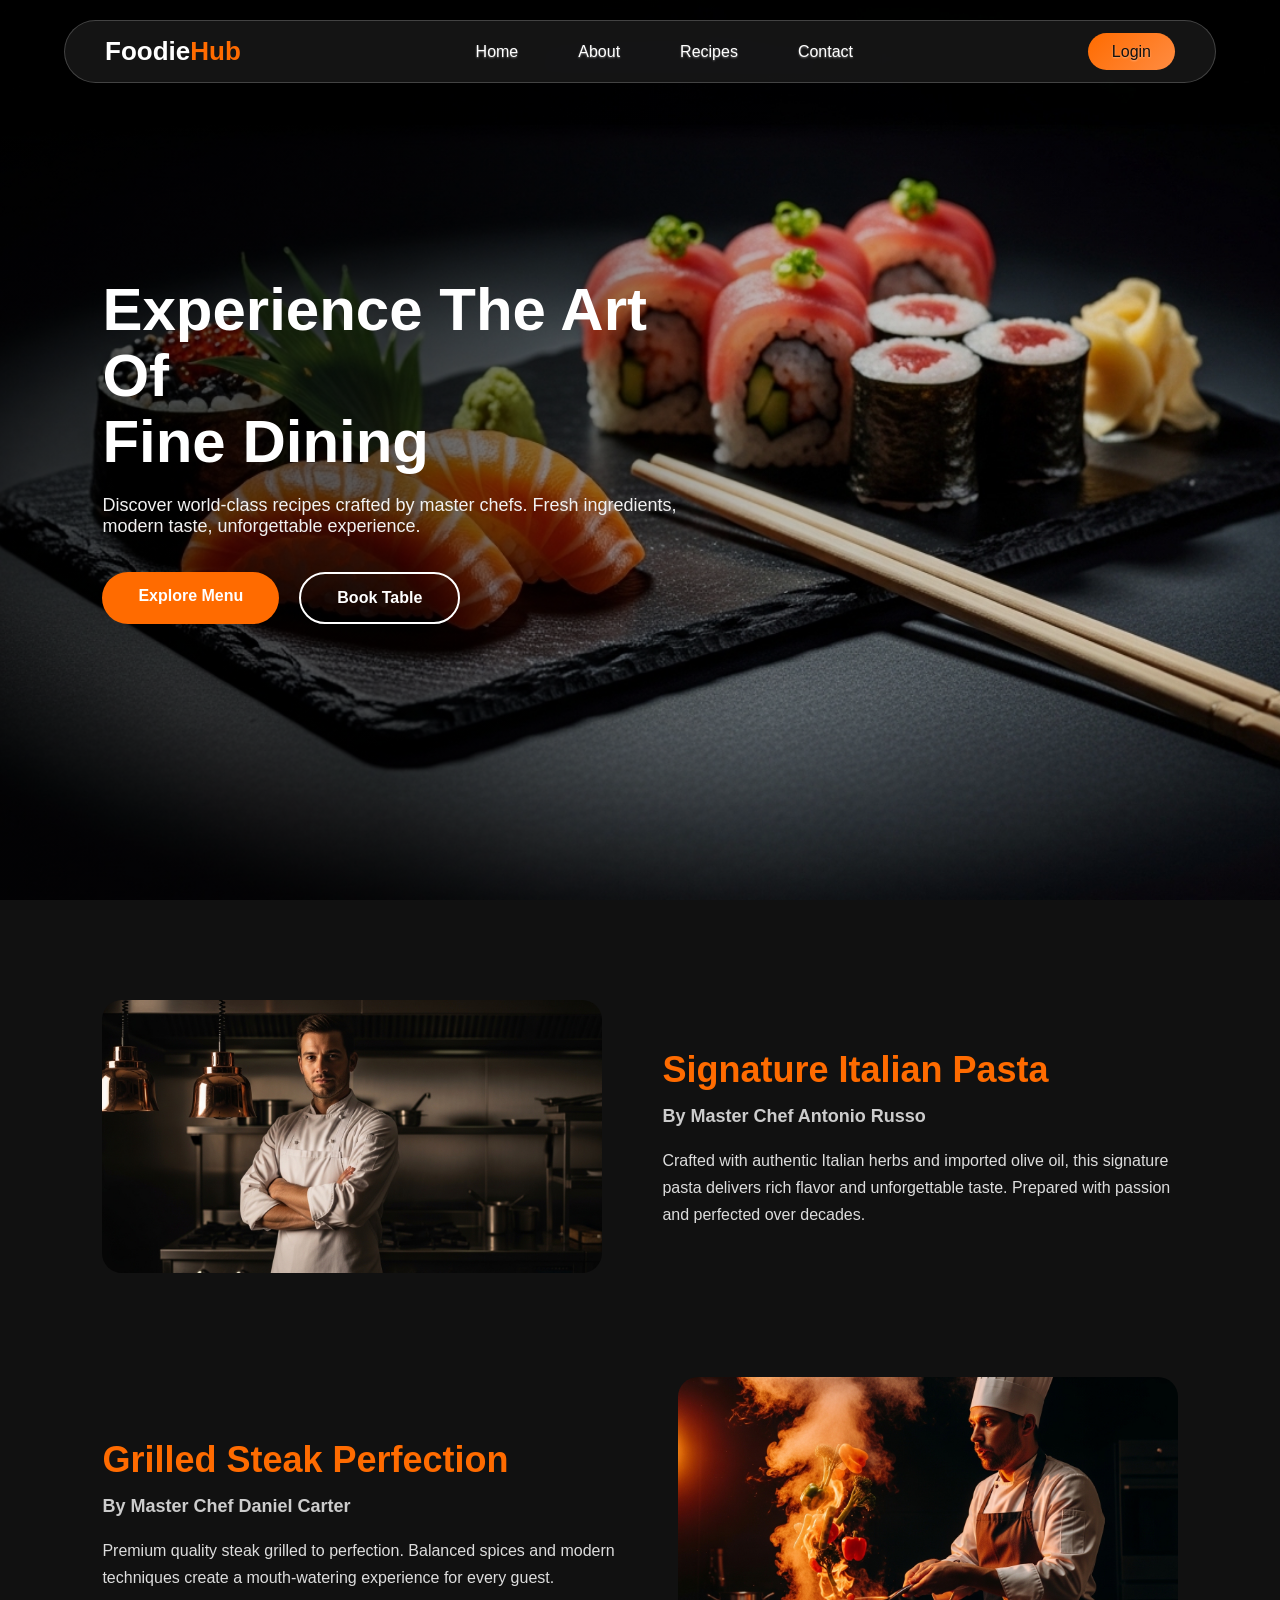
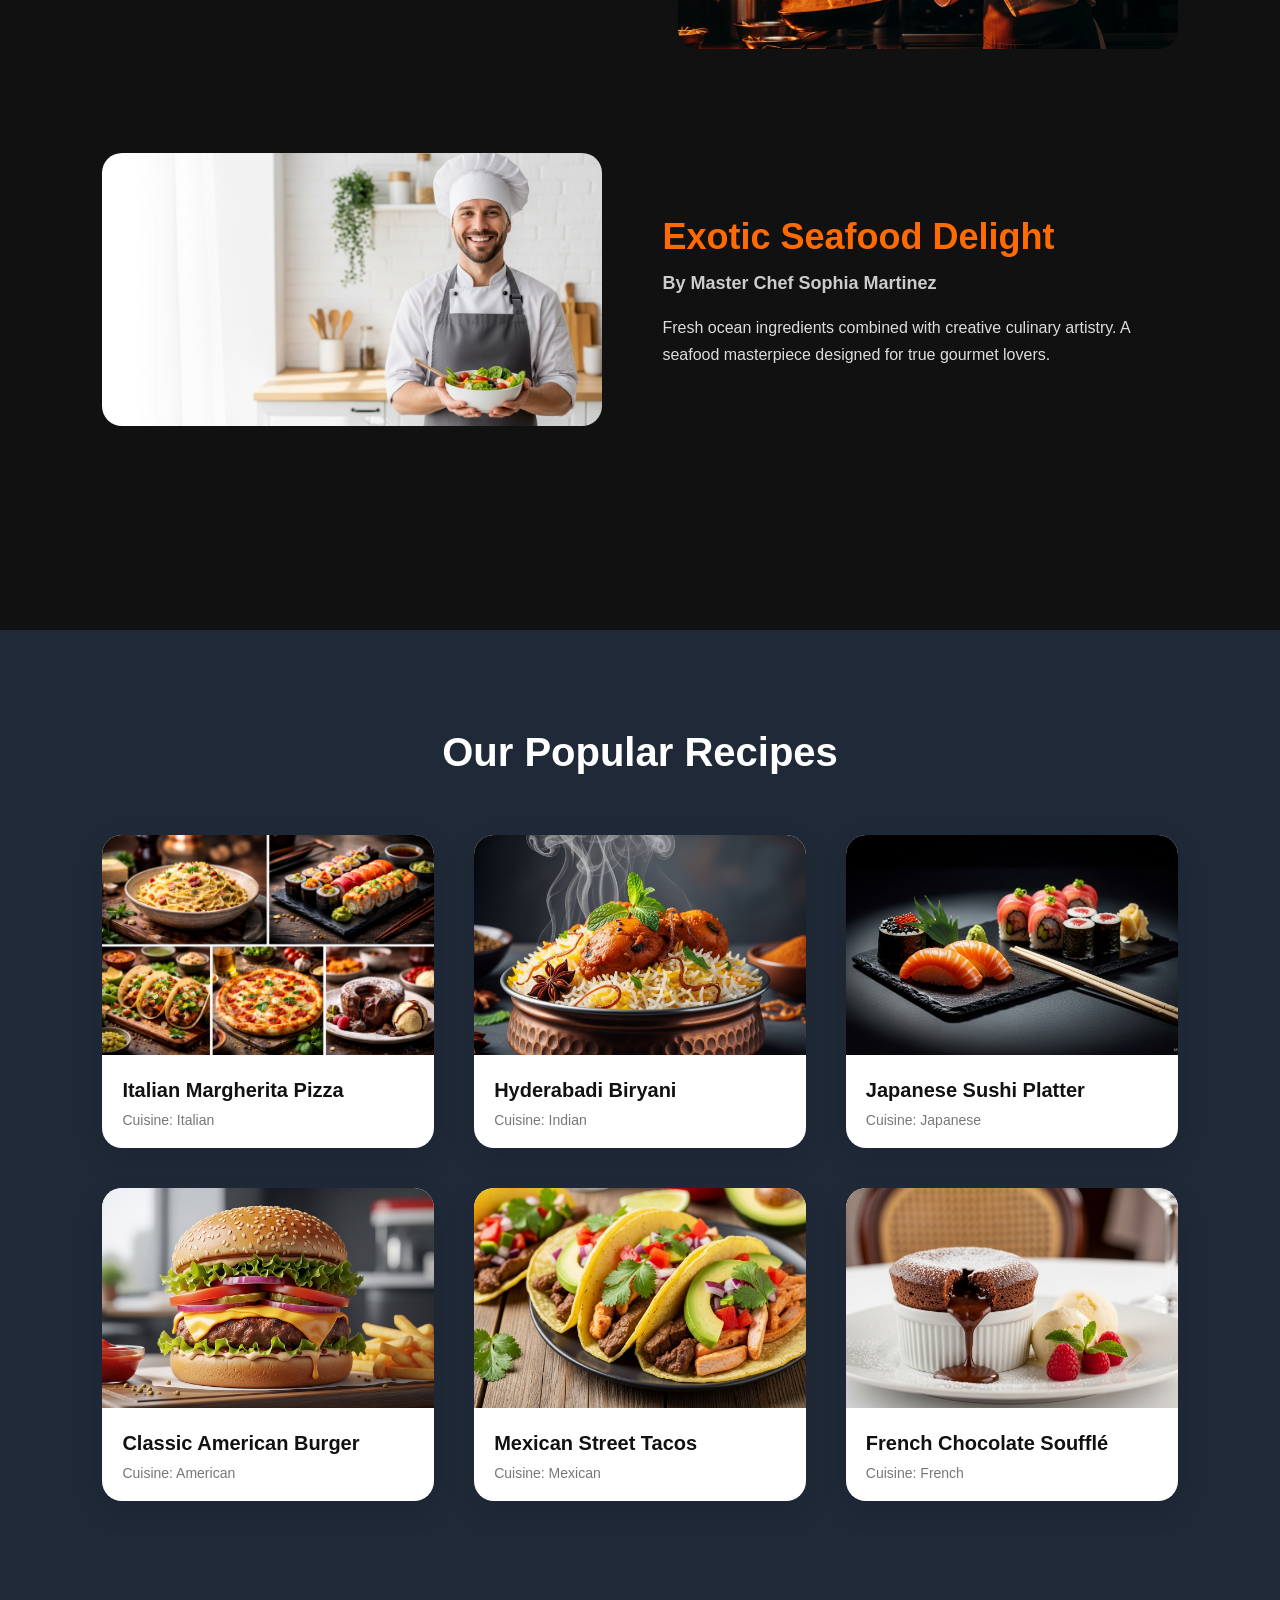
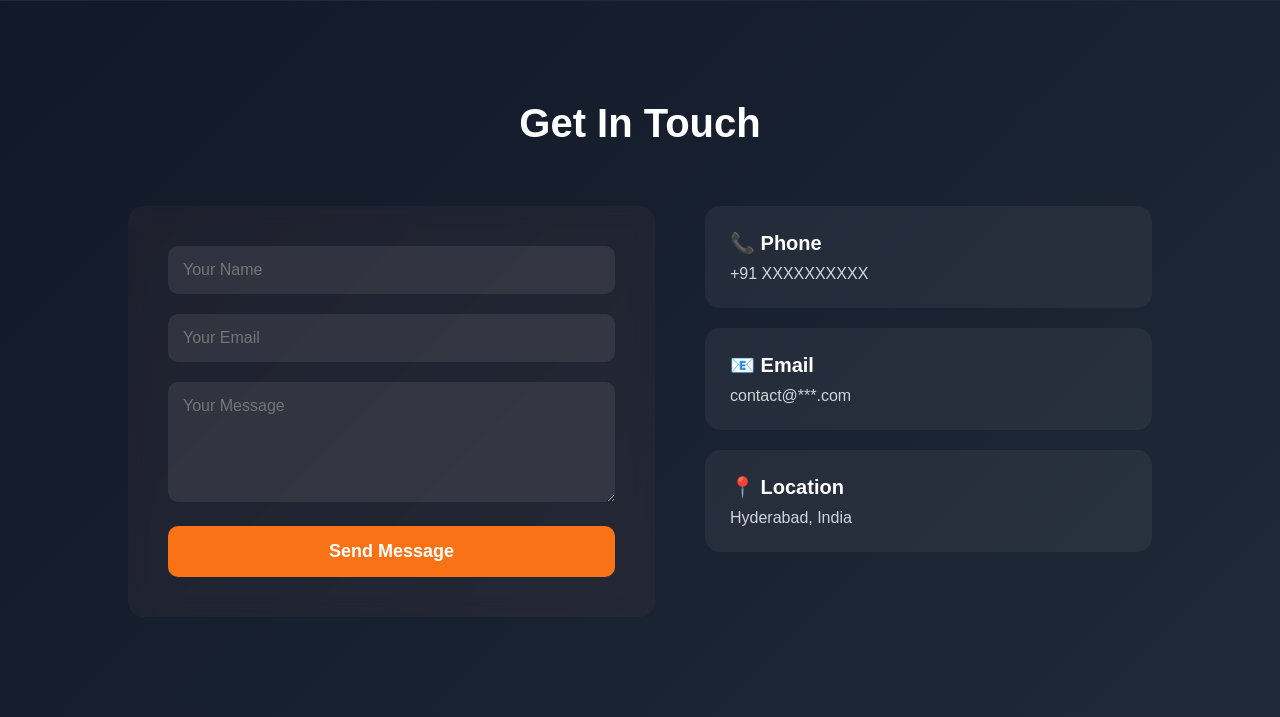
==== index.html @ f712b282 "Add files via upload" ====
<!doctype html>
<html lang="en">
  <head>
    <meta charset="UTF-8" />
    <title>Food Landing Page</title>
    <link rel="stylesheet" href="/style.css" />
  </head>
  <body>
    <!-- ================= NAVBAR ================= -->
    <header>
      <nav class="navbar">
        <div class="logo">Foodie<span>Hub</span></div>

        <ul class="nav-links">
          <li><a href="#home">Home</a></li>
          <li><a href="#about">About</a></li>
          <li><a href="#recipes">Recipes</a></li>
          <li><a href="#contact">Contact</a></li>
        </ul>

        <div class="nav-btn">
          <a href="#" class="login-btn">Login</a>
        </div>
      </nav>
    </header>

    <!-- ================= HOME SECTION ================= -->
    <section class="home" id="home">
      <div class="hero-content">
        <h1>
          Experience The Art Of <br />
          Fine Dining
        </h1>
        <p>
          Discover world-class recipes crafted by master chefs. Fresh
          ingredients, modern taste, unforgettable experience.
        </p>

        <div class="hero-buttons">
          <a href="#" class="btn primary-btn">Explore Menu</a>
          <a href="#" class="btn secondary-btn">Book Table</a>
        </div>
      </div>
    </section>

    <!-- ================= ABOUT US SECTION ================= -->
    <section class="about" id="about">
      <div class="about-container">
        <!-- Row 1 -->
        <div class="about-row">
          <div class="about-image">
            <img src="/assets/images/chef1.jpg" alt="Chef Special Dish" />
          </div>
          <div class="about-content">
            <h2>Signature Italian Pasta</h2>
            <h4>By Master Chef Antonio Russo</h4>
            <p>
              Crafted with authentic Italian herbs and imported olive oil, this
              signature pasta delivers rich flavor and unforgettable taste.
              Prepared with passion and perfected over decades.
            </p>
          </div>
        </div>

        <!-- Row 2 -->
        <div class="about-row reverse">
          <div class="about-image">
            <img src="/assets/images/chef2.jpg" alt="Chef Special Dish" />
          </div>
          <div class="about-content">
            <h2>Grilled Steak Perfection</h2>
            <h4>By Master Chef Daniel Carter</h4>
            <p>
              Premium quality steak grilled to perfection. Balanced spices and
              modern techniques create a mouth-watering experience for every
              guest.
            </p>
          </div>
        </div>

        <!-- Row 3 -->
        <div class="about-row">
          <div class="about-image">
            <img src="/assets/images/chef3.jpg" alt="Chef Special Dish" />
          </div>
          <div class="about-content">
            <h2>Exotic Seafood Delight</h2>
            <h4>By Master Chef Sophia Martinez</h4>
            <p>
              Fresh ocean ingredients combined with creative culinary artistry.
              A seafood masterpiece designed for true gourmet lovers.
            </p>
          </div>
        </div>
      </div>
    </section>


    <!-- ================= RECIPES SECTION ================= -->
<section class="recipes" id="recipes">

    <div class="recipes-container">

        <h2 class="section-title">Our Popular Recipes</h2>

        <div class="recipe-grid">

            <!-- Card 1 -->
            <div class="recipe-card">
                <img src="/assets/images/Italian Margherita Pizza.png" alt="Italian Pizza">
                <div class="recipe-info">
                    <h3>Italian Margherita Pizza</h3>
                    <p>Cuisine: Italian</p>
                </div>
            </div>

            <!-- Card 2 -->
            <div class="recipe-card">
                <img src="/assets/images/Hyderabadi Biryani.jpg" alt="Indian Biryani">
                <div class="recipe-info">
                    <h3>Hyderabadi Biryani</h3>
                    <p>Cuisine: Indian</p>
                </div>
            </div>

            <!-- Card 3 -->
            <div class="recipe-card">
                <img src="/assets/images/Japanese Sushi Platter.jpg" alt="Sushi">
                <div class="recipe-info">
                    <h3>Japanese Sushi Platter</h3>
                    <p>Cuisine: Japanese</p>
                </div>
            </div>

            <!-- Card 4 -->
            <div class="recipe-card">
                <img src="/assets/images/Classic American Burger.jpg" alt="Burger">
                <div class="recipe-info">
                    <h3>Classic American Burger</h3>
                    <p>Cuisine: American</p>
                </div>
            </div>

            <!-- Card 5 -->
            <div class="recipe-card">
                <img src="/assets/images/Mexican Street Tacos.jpg" alt="Tacos">
                <div class="recipe-info">
                    <h3>Mexican Street Tacos</h3>
                    <p>Cuisine: Mexican</p>
                </div>
            </div>

            <!-- Card 6 -->
            <div class="recipe-card">
                <img src="/assets/images/French Chocolate.jpg" alt="French Dessert">
                <div class="recipe-info">
                    <h3>French Chocolate Soufflé</h3>
                    <p>Cuisine: French</p>
                </div>
            </div>

        </div>

    </div>

</section>


<!-- Contact Section -->
<section id="contact" class="contact-section">
    <div class="contact-container">
        
        <h2 class="section-title">Get In Touch</h2>

        <div class="contact-content">

            <!-- Left Side - Form -->
            <div class="contact-form">
                <form>
                    <div class="input-group">
                        <input type="text" placeholder="Your Name" required>
                    </div>

                    <div class="input-group">
                        <input type="email" placeholder="Your Email" required>
                    </div>

                    <div class="input-group">
                        <textarea rows="5" placeholder="Your Message" required></textarea>
                    </div>

                    <button type="submit" class="contact-btn">Send Message</button>
                </form>
            </div>

            <!-- Right Side - Info -->
            <div class="contact-info">

                <div class="info-card">
                    <h4>📞 Phone</h4>
                    <p>+91 XXXXXXXXXX</p>
                </div>

                <div class="info-card">
                    <h4>📧 Email</h4>
                    <p>contact@***.com</p>
                </div>

                <div class="info-card">
                    <h4>📍 Location</h4>
                    <p>Hyderabad, India</p>
                </div>

            </div>

        </div>
    </div>
</section>


  </body>
</html>
---- style.css ----
/* ================== GLOBAL RESET ================== */
* {
    margin: 0;
    padding: 0;
    box-sizing: border-box;
    font-family: 'Segoe UI', sans-serif;
}

body {
    overflow-x: hidden;
}

/* ================== HOME SECTION ================== */
.home {
    height: 100vh;
    background: url("/assets/images/Japanese\ Sushi\ Platter.jpg") no-repeat center center/cover;
    display: flex;
    align-items: center;
    padding-left: 8%;
    position: relative;
}

/* Subtle dark gradient for text readability */
.home::before {
    content: "";
    position: absolute;
    inset: 0;
    background: linear-gradient(
        to right,
        rgba(0, 0, 0, 0.65) 30%,
        rgba(0, 0, 0, 0.25) 60%,
        rgba(0, 0, 0, 0.05)
    );
}

/* ================== GLASS NAVBAR ================== */
.navbar {
    position: fixed;
    top: 20px;
    left: 50%;
    transform: translateX(-50%);
    width: 90%;
    padding: 15px 40px;

    display: flex;
    justify-content: space-between;
    align-items: center;

    background: rgba(255, 255, 255, 0.08);
    backdrop-filter: blur(15px);
    -webkit-backdrop-filter: blur(15px);

    border-radius: 50px;
    border: 1px solid rgba(255, 255, 255, 0.2);

    box-shadow: 0 8px 32px rgba(0, 0, 0, 0.25);
    z-index: 1000;
}


.navbar a {
    color: #111;              /* Dark universal color */
    text-decoration: none;
    font-weight: 500;
    margin-left: 25px;
    transition: 0.3s ease;
}

/* Optional: subtle readability boost */
.navbar a {
    text-shadow: 0 1px 2px rgba(255, 255, 255, 0.4);
}

/* Hover effect */
.navbar a:hover {
    color: #f97316;           /* Your theme orange */
}

.logo {
    font-size: 26px;
    font-weight: bold;
    color: white;
}

.logo span {
    color: #ff6b00;
}

/* Nav Links */
.nav-links {
    list-style: none;
    display: flex;
    gap: 35px;
}

.nav-links a {
    text-decoration: none;
    color: white;
    font-size: 16px;
    position: relative;
    transition: 0.3s ease;
}

/* Animated underline */
.nav-links a::after {
    content: "";
    position: absolute;
    left: 0;
    bottom: -6px;
    width: 0%;
    height: 2px;
    background: #ff6b00;
    transition: 0.3s ease;
}

.nav-links a:hover::after {
    width: 100%;
}

/* Login Button */
.login-btn {
    padding: 10px 24px;
    border-radius: 30px;
    text-decoration: none;
    font-weight: 500;
    color: white;
    background: linear-gradient(135deg, #ff6b00, #ff8c42);
    transition: 0.3s ease;
}

.login-btn:hover {
    transform: translateY(-3px);
    box-shadow: 0 8px 20px rgba(255, 107, 0, 0.4);
}

/* ================== HERO CONTENT ================== */
.hero-content {
    position: relative;
    z-index: 2;
    max-width: 600px;
    color: white;
}

.hero-content h1 {
    font-size: 60px;
    line-height: 1.1;
    margin-bottom: 20px;
}

.hero-content p {
    font-size: 18px;
    margin-bottom: 35px;
    color: #f1f1f1;
}

/* ================== BUTTONS ================== */
.hero-buttons {
    display: flex;
    gap: 20px;
}

.btn {
    padding: 15px 36px;
    border-radius: 40px;
    text-decoration: none;
    font-weight: 600;
    transition: 0.3s ease;
}

.primary-btn {
    background: #ff6b00;
    color: white;
}

.primary-btn:hover {
    background: #ff8c42;
    transform: translateY(-4px);
}

.secondary-btn {
    border: 2px solid white;
    color: white;
}

.secondary-btn:hover {
    background: white;
    color: black;
    transform: translateY(-4px);
}


/* ================== ABOUT SECTION ================== */
.about {
    padding: 100px 8%;
    background: #111;
    color: white;
}

.about-container {
    max-width: 1200px;
    margin: auto;
}

.about-row {
    display: flex;
    align-items: center;
    gap: 60px;
    margin-bottom: 100px;
}

/* Reverse layout for second row */
.about-row.reverse {
    flex-direction: row-reverse;
}

.about-image img {
    width: 100%;
    max-width: 500px;
    border-radius: 20px;
    transition: 0.4s ease;
}

/* Image hover effect */
.about-image img:hover {
    transform: scale(1.05);
}

.about-content {
    flex: 1;
}

.about-content h2 {
    font-size: 36px;
    margin-bottom: 15px;
    color: #ff6b00;
}

.about-content h4 {
    font-size: 18px;
    margin-bottom: 20px;
    color: #ccc;
}

.about-content p {
    font-size: 16px;
    line-height: 1.7;
    color: #ddd;
}


/* ================== RECIPES SECTION ================== */
.recipes {
    padding: 100px 8%;
   
    background: #1f2937;
    


}

.section-title {
    text-align: center;
    font-size: 40px;
    margin-bottom: 60px;
    color: white;
}

.recipes-container {
    max-width: 1200px;
    margin: auto;
}

.recipe-grid {
    display: grid;
    grid-template-columns: repeat(auto-fit, minmax(280px, 1fr));
    gap: 40px;
}

.recipe-card {
    background: white;
    border-radius: 20px;
    overflow: hidden;
    box-shadow: 0 10px 30px rgba(0, 0, 0, 0.08);
    transition: 0.4s ease;
}

.recipe-card:hover {
    transform: translateY(-10px);
}

.recipe-card img {
    width: 100%;
    height: 220px;
    object-fit: cover;
}

.recipe-info {
    padding: 20px;
}

.recipe-info h3 {
    margin-bottom: 10px;
    font-size: 20px;
    color: #111;
}

.recipe-info p {
    color: #777;
    font-size: 14px;
}


/* Contact Section */
.contact-section {
    padding: 100px 10%;
    background: linear-gradient(135deg, #111827, #1f2937);
    color: white;
}

.section-title {
    text-align: center;
    font-size: 40px;
    margin-bottom: 60px;
    font-weight: 600;
}

.contact-section .section-title {
    color: #ffffff;
}


.contact-content {
    display: flex;
    gap: 50px;
    justify-content: space-between;
    flex-wrap: wrap;
}

/* Form */
.contact-form {
    flex: 1;
    min-width: 320px;
    background: rgba(230, 128, 128, 0.05);
    padding: 40px;
    border-radius: 15px;
    backdrop-filter: blur(10px);
}

.input-group {
    margin-bottom: 20px;
}

.input-group input,
.input-group textarea {
    width: 100%;
    padding: 15px;
    border: none;
    border-radius: 10px;
    background: rgba(255, 255, 255, 0.08);
    color: white;
    font-size: 16px;
    outline: none;
}

.input-group input:focus,
.input-group textarea:focus {
    border: 1px solid #f97316;
}

.contact-btn {
    width: 100%;
    padding: 15px;
    background: #f97316;
    border: none;
    border-radius: 10px;
    font-size: 18px;
    font-weight: 600;
    color: white;
    cursor: pointer;
    transition: 0.3s ease;
}

.contact-btn:hover {
    background: #ea580c;
    transform: translateY(-3px);
}

/* Contact Info */
.contact-info {
    flex: 1;
    min-width: 280px;
    display: flex;
    flex-direction: column;
    gap: 20px;
}

.info-card {
    background: rgba(255, 255, 255, 0.05);
    padding: 25px;
    border-radius: 15px;
    transition: 0.3s ease;
}

.info-card:hover {
    background: rgba(255, 255, 255, 0.1);
    transform: translateY(-5px);
}

.info-card h4 {
    margin-bottom: 10px;
    font-size: 20px;
}

.info-card p {
    color: #d1d5db;
}

/* Responsive */
@media (max-width: 900px) {
    .contact-content {
        flex-direction: column;
    }
}
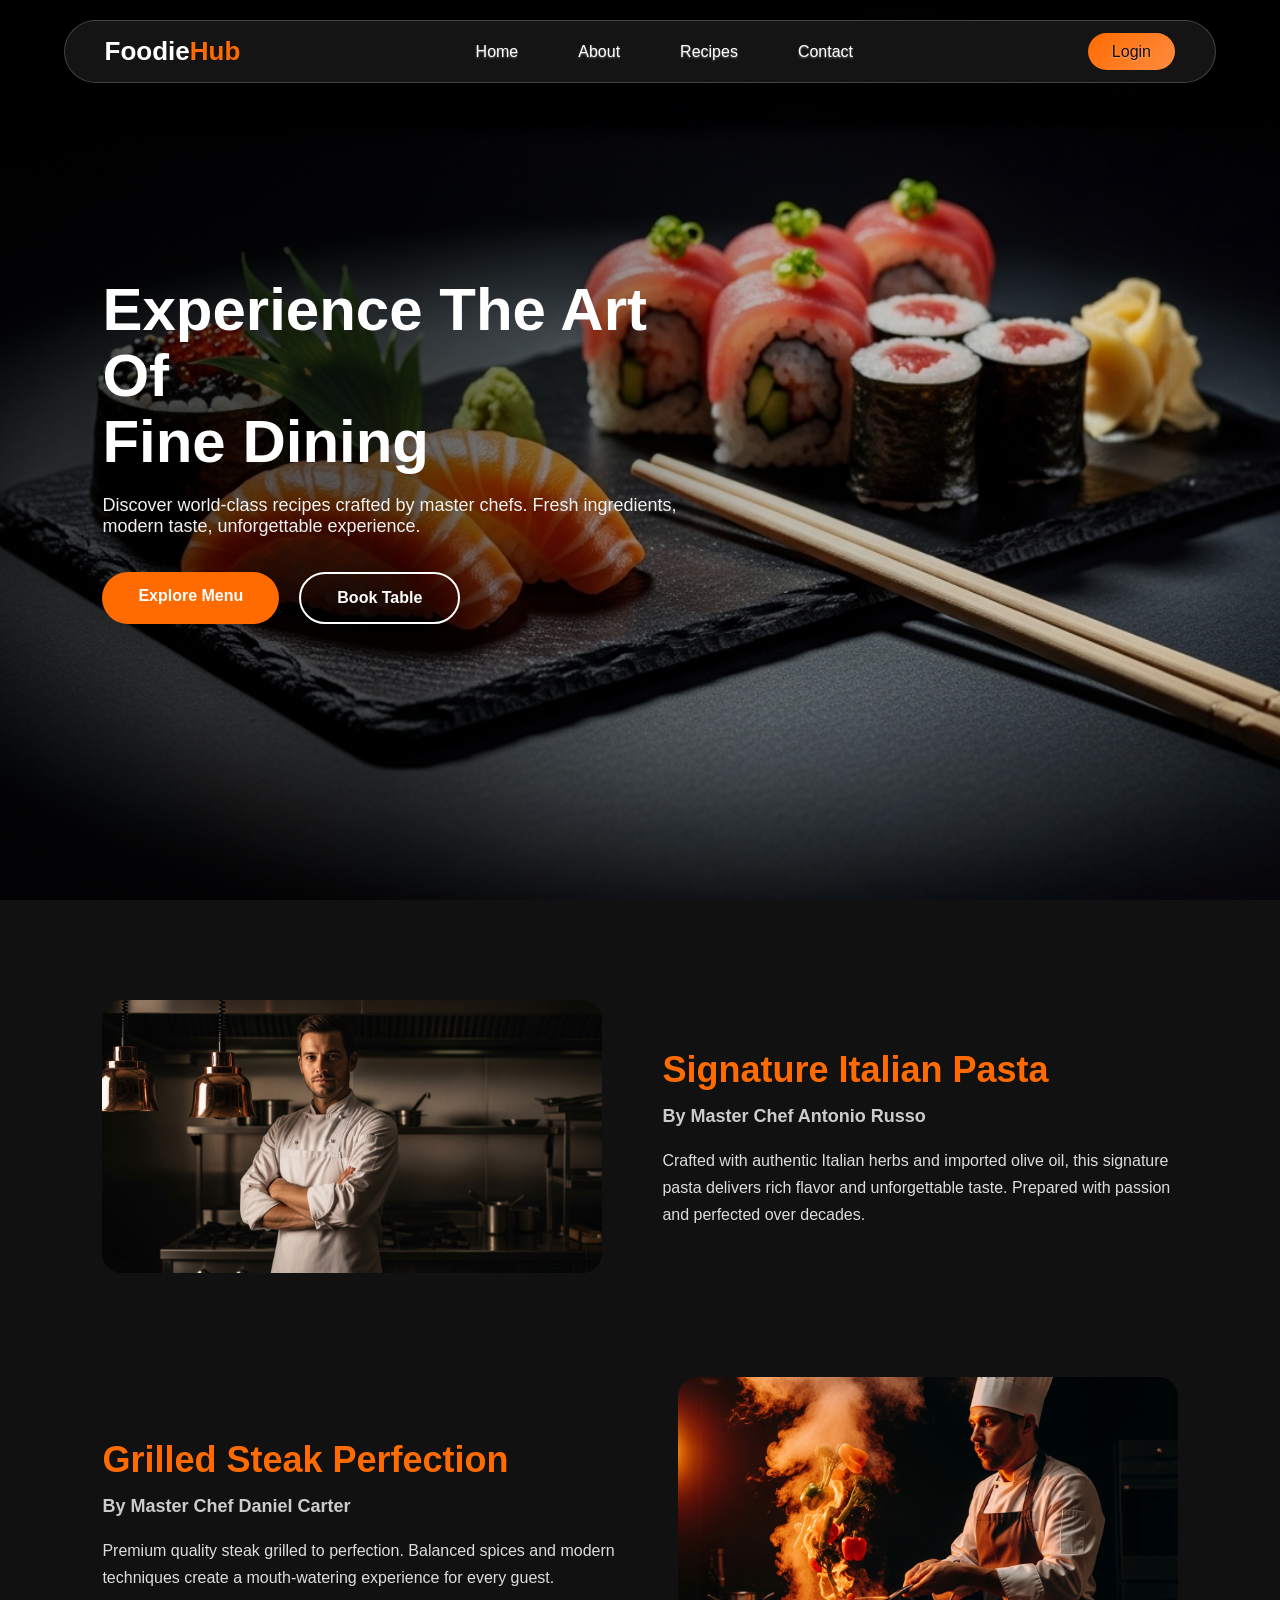
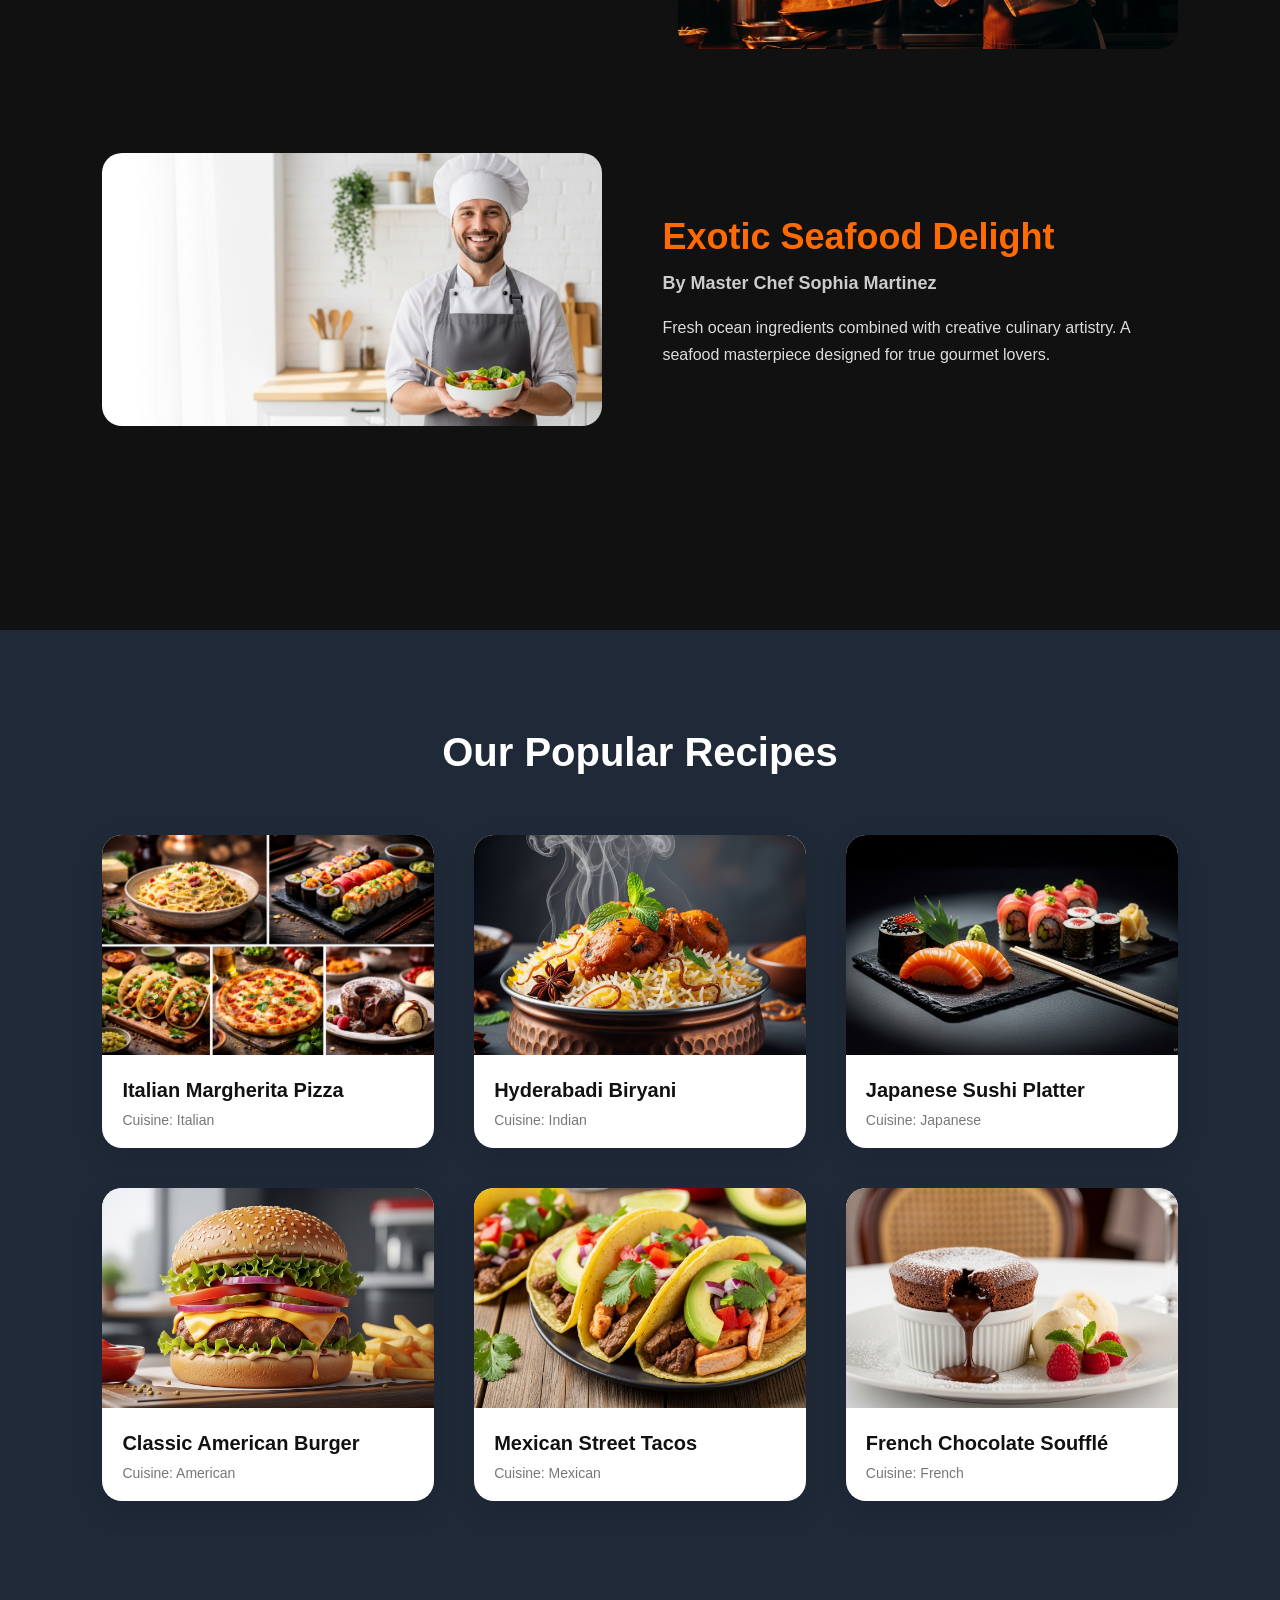
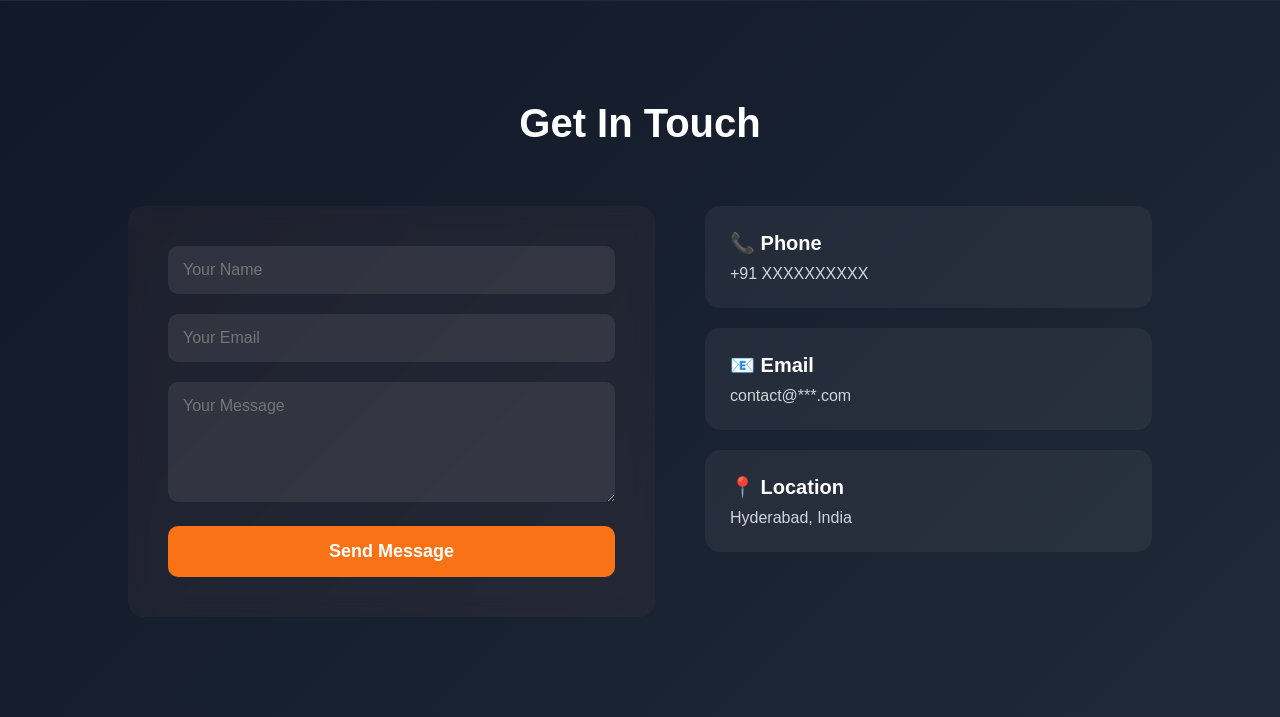
==== commit b39dbdd6: "Update index.html" ====
--- a/index.html
+++ b/index.html
@@ -220,3 +220,4 @@
 
   </body>
 </html>
+
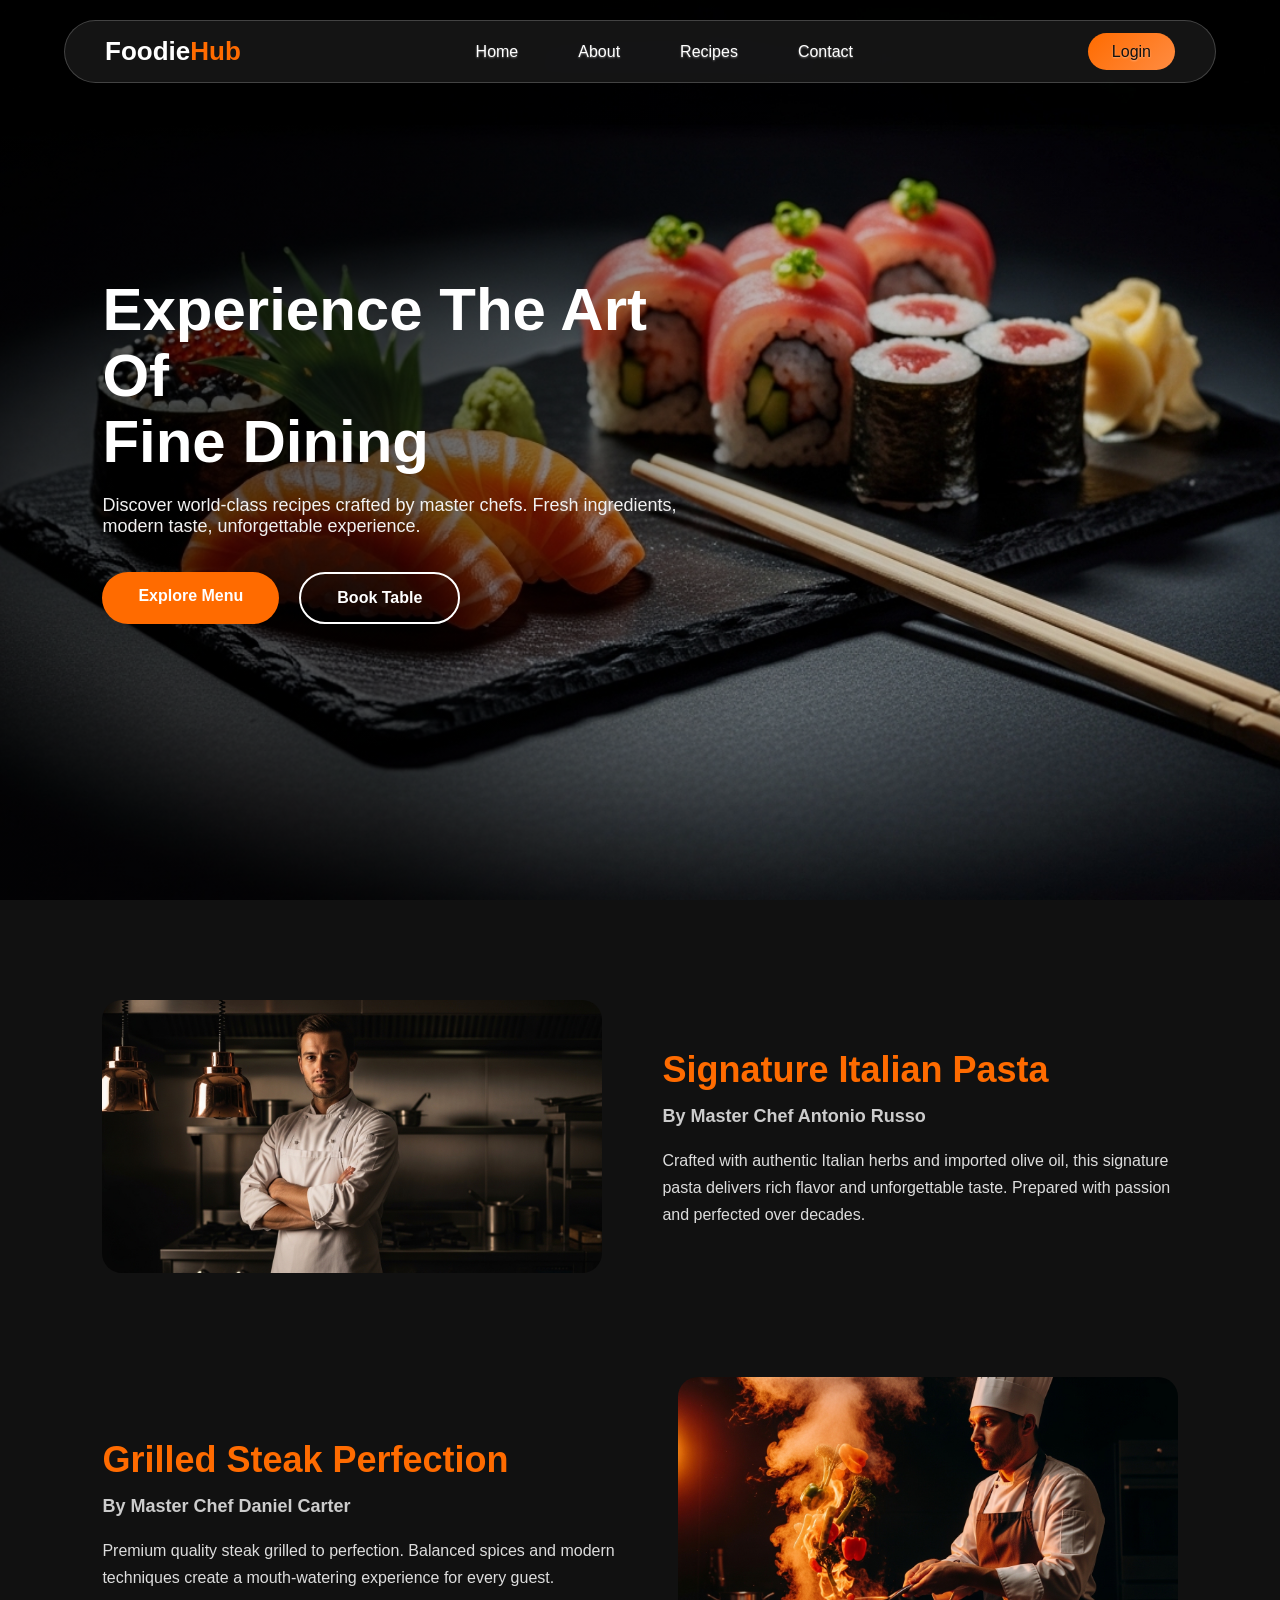
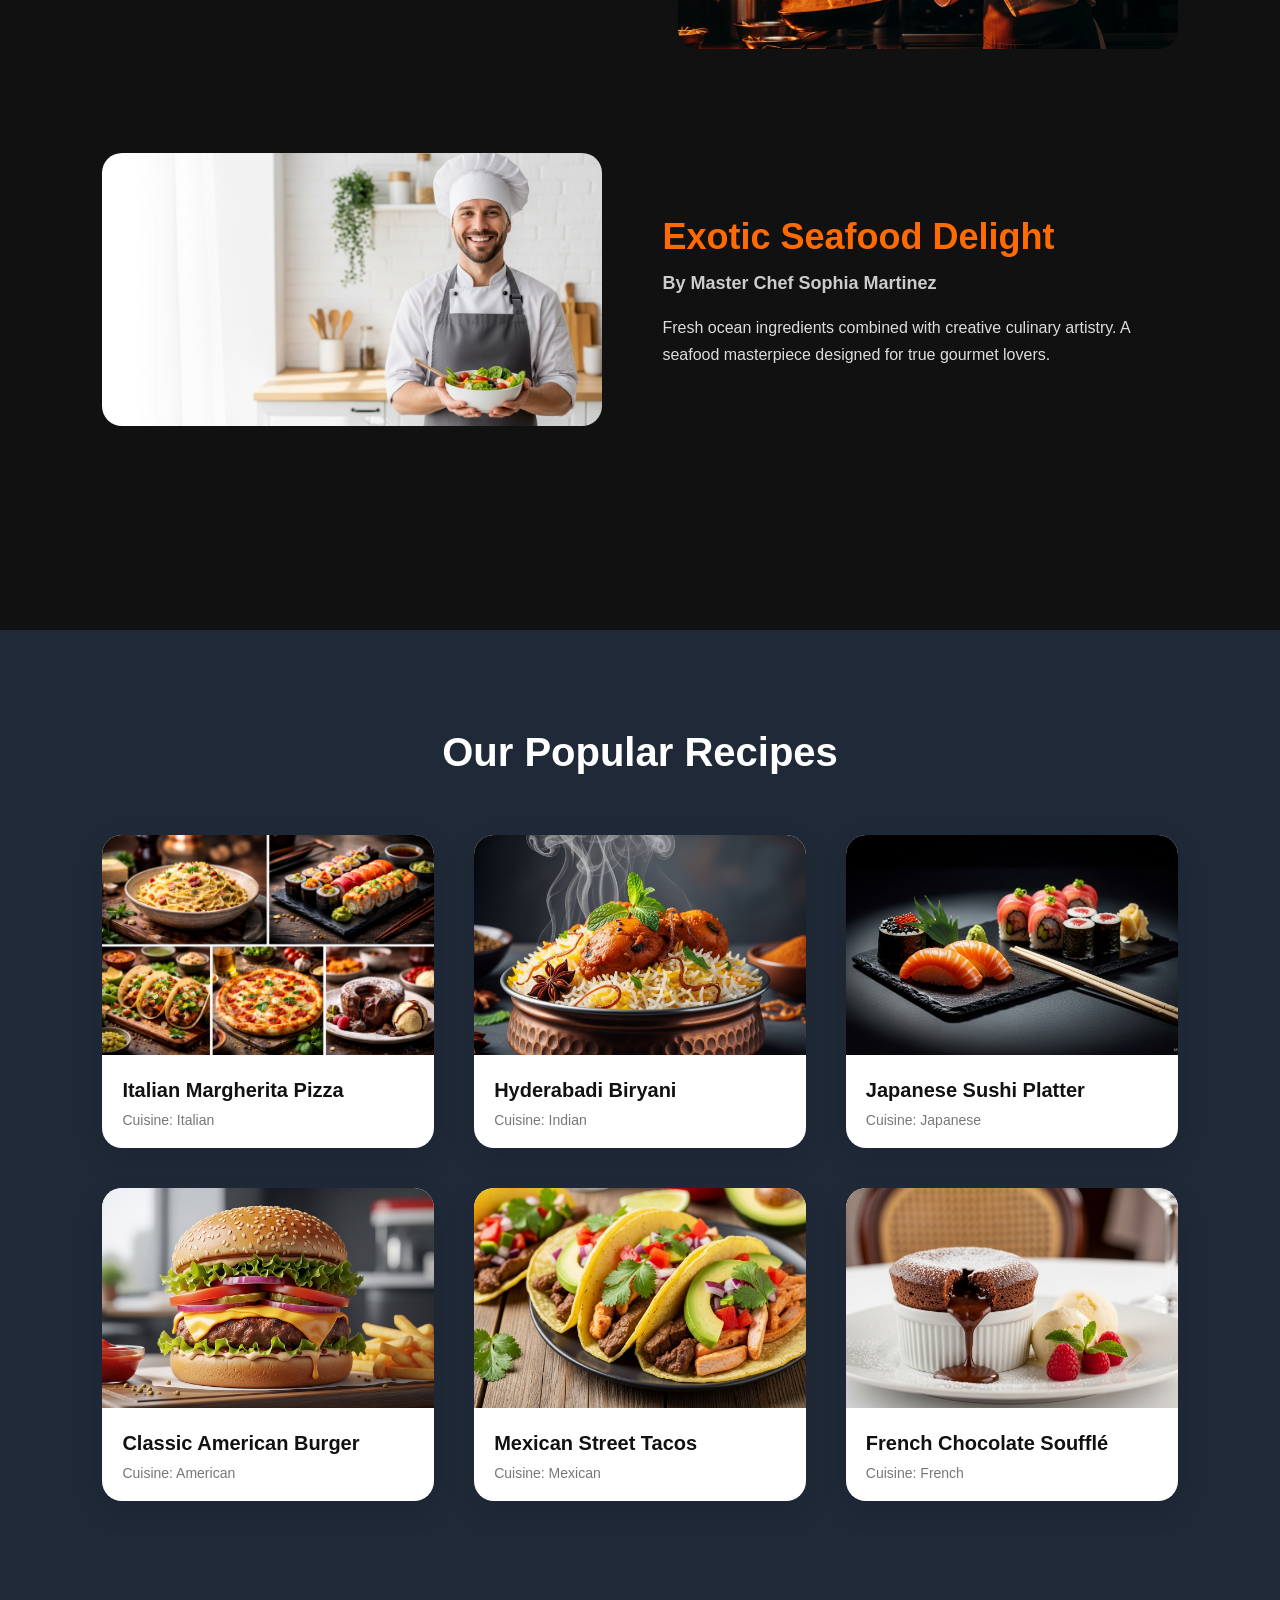
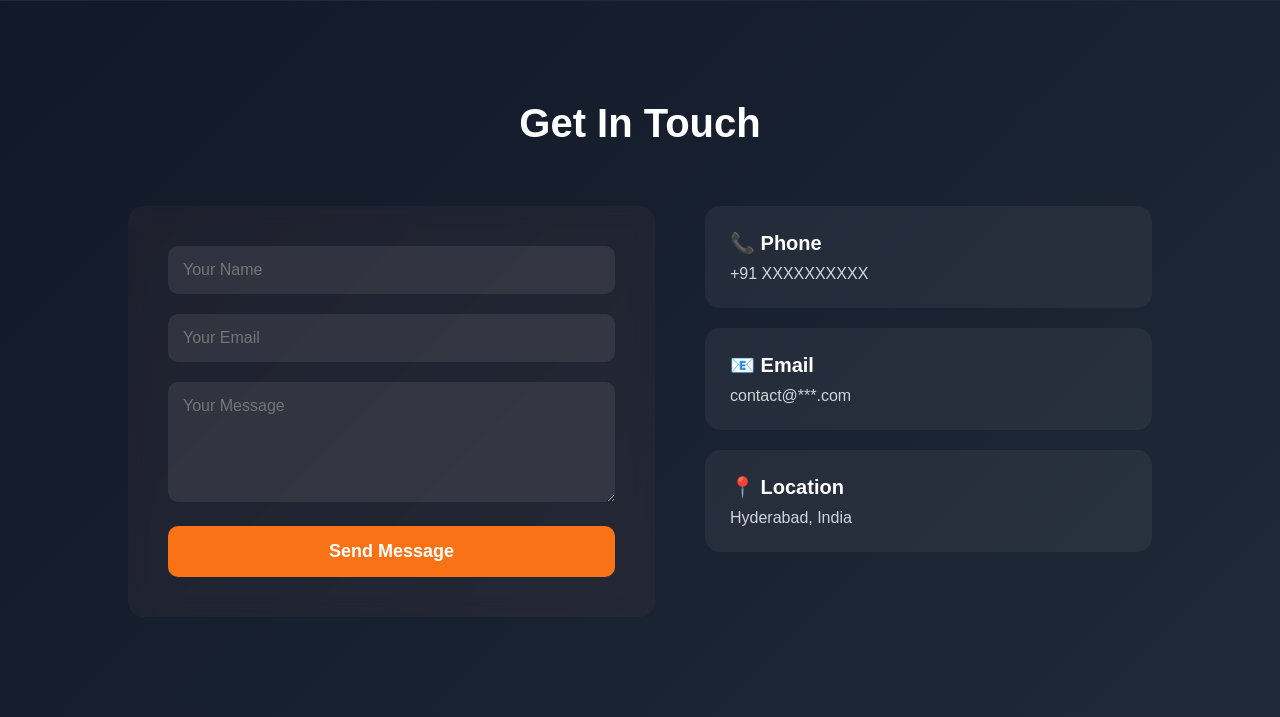
==== commit 9439fc74: "Fix HTML formatting and structure" ====
--- a/index.html
+++ b/index.html
@@ -3,7 +3,7 @@
   <head>
     <meta charset="UTF-8" />
     <title>Food Landing Page</title>
-    <link rel="stylesheet" href="/style.css" />
+    <link rel="stylesheet" href="style.css" />
   </head>
   <body>
     <!-- ================= NAVBAR ================= -->
@@ -221,3 +221,4 @@
   </body>
 </html>
 
+
